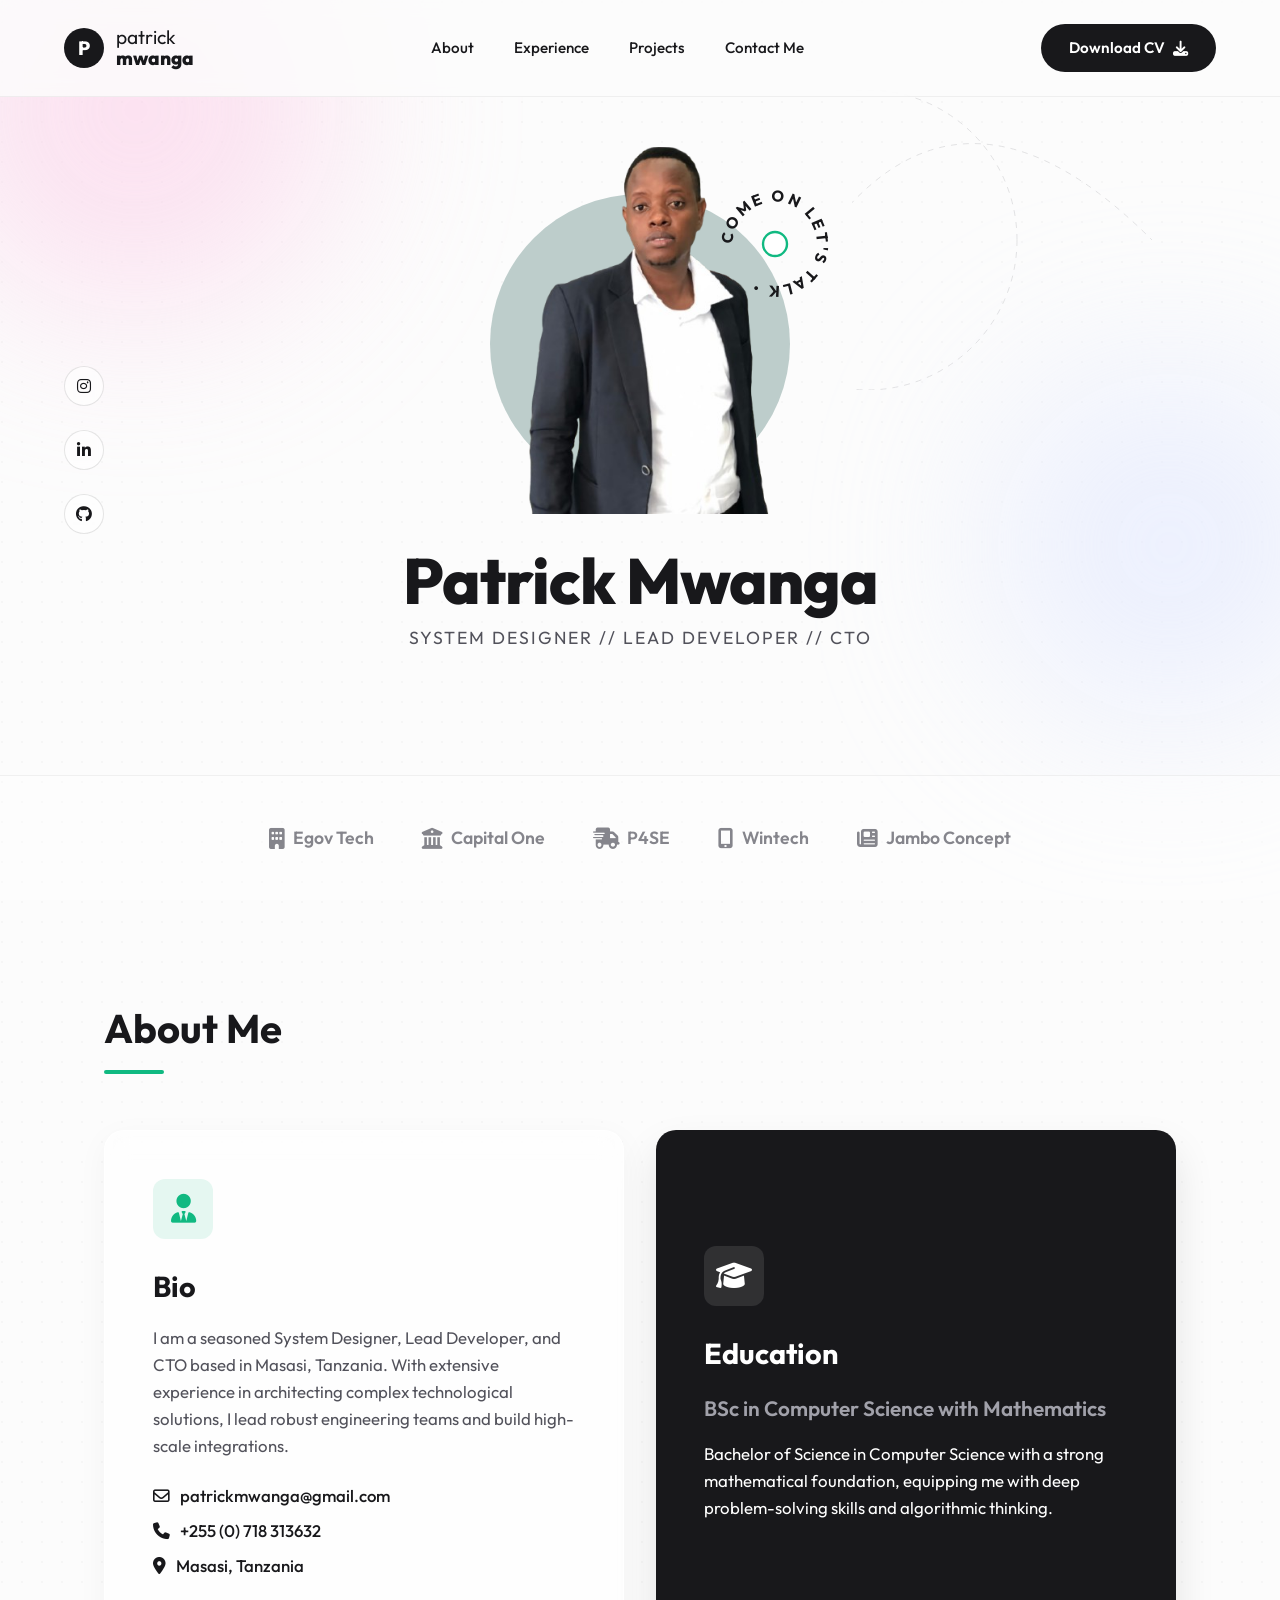
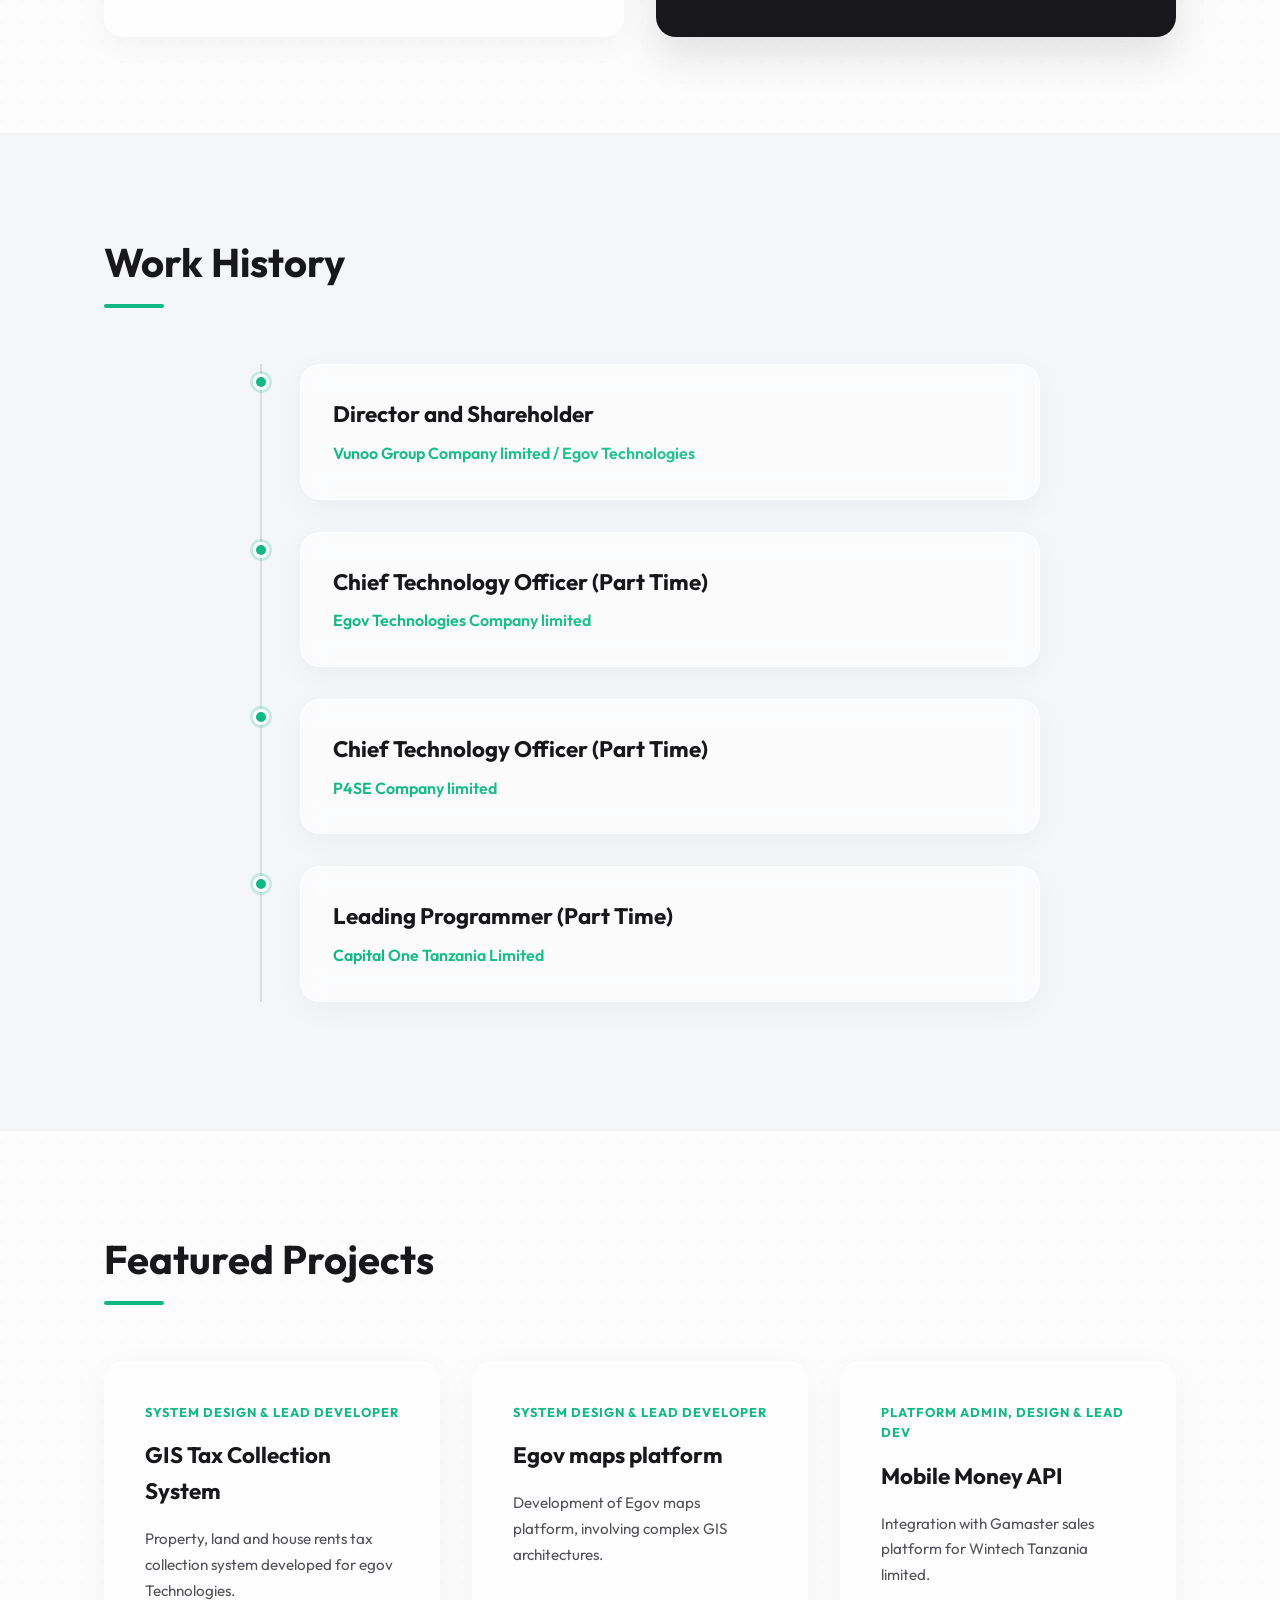
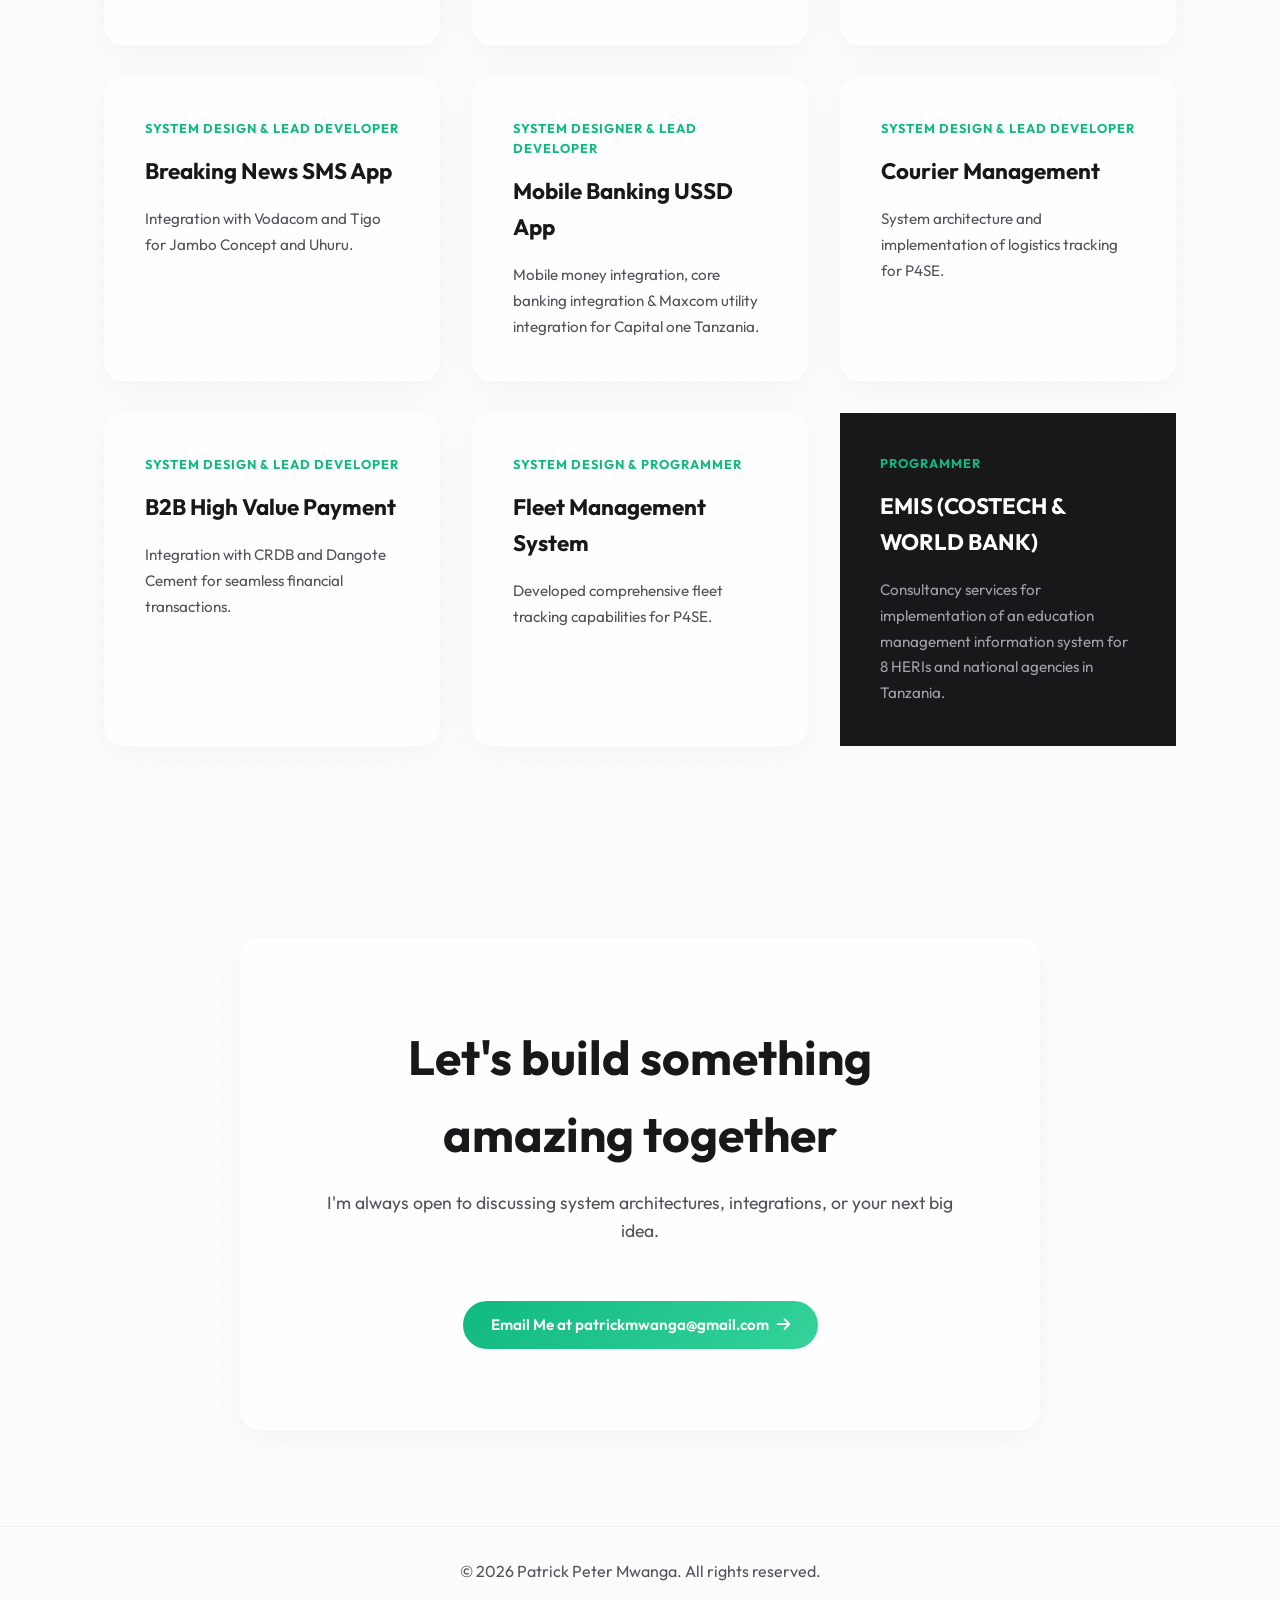
==== index.html @ 0384856d "Initial commit for portfolio website" ====
<!DOCTYPE html>
<html lang="en">

<head>
    <meta charset="UTF-8">
    <meta name="viewport" content="width=device-width, initial-scale=1.0">
    <title>Patrick Mwanga - Portfolio</title>
    <link rel="stylesheet" href="style.css">
    <link href="https://fonts.googleapis.com/css2?family=Outfit:wght@300;400;500;600;700;800&display=swap"
        rel="stylesheet">
    <link rel="stylesheet" href="https://cdnjs.cloudflare.com/ajax/libs/font-awesome/6.4.0/css/all.min.css">
</head>

<body>
    <div class="background-elements">
        <div class="blob pink-blob"></div>
        <div class="blob blue-blob"></div>
        <svg class="wireframe wire-top" viewBox="0 0 200 200">
            <path d="M -50 150 Q 50 -50 200 100" fill="none" class="wire-stroke"></path>
            <circle cx="10" cy="100" r="100" fill="none" class="wire-stroke"></circle>
        </svg>
    </div>

    <!-- Navigation -->
    <header class="navbar">
        <div class="logo">
            <div class="logo-mark">P</div>
            <span class="logo-text">patrick<strong>mwanga</strong></span>
        </div>
        <nav class="nav-links">
            <a href="#about">About</a>
            <a href="#experience">Experience</a>
            <a href="#projects">Projects</a>
            <a href="#contact">Contact Me</a>
        </nav>
        <a href="#contact" class="btn btn-dark">Download CV <i class="fa-solid fa-download"></i></a>
        <button class="mobile-menu-btn"><i class="fa-solid fa-bars"></i></button>
    </header>

    <main>
        <!-- Hero Section -->
        <section class="hero" id="home">
            <div class="social-sidebar">
                <a href="#"><i class="fa-brands fa-instagram"></i></a>
                <a href="#"><i class="fa-brands fa-linkedin-in"></i></a>
                <a href="#"><i class="fa-brands fa-github"></i></a>
            </div>

            <div class="hero-content">
                <div class="hero-image-wrapper">
                    <!-- The circular backdrop -->
                    <div class="image-backdrop"></div>

                    <!-- SVG Wavy wrapper line -->
                    <!-- <svg class="wavy-line" viewBox="0 0 500 500" xmlns="http://www.w3.org/2000/svg">
                        <path id="curve" fill="none" stroke="#10b981" stroke-width="3" d="M120,380 C 80,250 150,150 250,120 C 350,90 420,180 380,300 C 350,400 250,450 120,380" />
                    </svg> -->

                    <!-- Portrait Profile Image -->
                    <img src="assets/profile.png" alt="Patrick Mwanga" class="profile-img"
                        onerror="this.src='https://ui-avatars.com/api/?name=Patrick+Mwanga&size=400&background=cdd5d4&color=18181b'">

                    <!-- Come on let's talk badge -->
                    <div class="lets-talk-badge" id="talkBadge">
                        <svg viewBox="0 0 100 100" class="badge-svg">
                            <path id="text-path" fill="none"
                                d="M 50, 50 m -35, 0 a 35,35 0 1,1 70,0 a 35,35 0 1,1 -70,0" />
                            <text class="badge-text">
                                <textPath href="#text-path" startOffset="0%" fill="#18181b">COME ON LET'S TALK •
                                </textPath>
                            </text>
                            <circle cx="50" cy="50" r="10" fill="#fff" stroke="#10b981" stroke-width="2" />
                        </svg>
                    </div>
                </div>

                <div class="hero-text">
                    <h1 class="hero-title">Patrick Mwanga</h1>
                    <p class="hero-subtitle">SYSTEM DESIGNER // LEAD DEVELOPER // CTO</p>
                </div>
            </div>

            <div class="client-logos">
                <div class="logo-item"><i class="fa-solid fa-building"></i> Egov Tech</div>
                <div class="logo-item"><i class="fa-solid fa-building-columns"></i> Capital One</div>
                <div class="logo-item"><i class="fa-solid fa-truck-fast"></i> P4SE</div>
                <div class="logo-item"><i class="fa-solid fa-mobile-screen-button"></i> Wintech</div>
                <div class="logo-item"><i class="fa-solid fa-newspaper"></i> Jambo Concept</div>
            </div>
        </section>

        <!-- About / Education -->
        <section class="section about-section" id="about">
            <div class="container reveal">
                <div class="section-header">
                    <h2>About Me</h2>
                    <div class="divider"></div>
                </div>
                <div class="about-grid">
                    <div class="about-card glass">
                        <div class="card-icon"><i class="fa-solid fa-user-tie"></i></div>
                        <h3>Bio</h3>
                        <p>I am a seasoned System Designer, Lead Developer, and CTO based in Masasi, Tanzania. With
                            extensive experience in architecting complex technological solutions, I lead robust
                            engineering teams and build high-scale integrations.</p>
                        <div class="contact-info mt-3">
                            <p><i class="fa-regular fa-envelope"></i> patrickmwanga@gmail.com</p>
                            <p><i class="fa-solid fa-phone"></i> +255 (0) 718 313632</p>
                            <p><i class="fa-solid fa-location-dot"></i> Masasi, Tanzania</p>
                        </div>
                    </div>
                    <div class="about-card highlight-card">
                        <div class="card-icon"><i class="fa-solid fa-graduation-cap"></i></div>
                        <h3>Education</h3>
                        <p class="degree">BSc in Computer Science with Mathematics</p>
                        <p>Bachelor of Science in Computer Science with a strong mathematical foundation, equipping me
                            with deep problem-solving skills and algorithmic thinking.</p>
                    </div>
                </div>
            </div>
        </section>

        <!-- Work Experience -->
        <section class="section experience-section alt-bg" id="experience">
            <div class="container reveal">
                <div class="section-header">
                    <h2>Work History</h2>
                    <div class="divider"></div>
                </div>
                <div class="timeline">
                    <!-- Timeline items based on CV -->
                    <div class="timeline-item">
                        <div class="timeline-dot"></div>
                        <div class="timeline-content glass">
                            <h3>Director and Shareholder</h3>
                            <p class="company text-gradient">Vunoo Group Company limited / Egov Technologies</p>
                        </div>
                    </div>
                    <div class="timeline-item">
                        <div class="timeline-dot"></div>
                        <div class="timeline-content glass">
                            <h3>Chief Technology Officer (Part Time)</h3>
                            <p class="company text-gradient">Egov Technologies Company limited</p>
                        </div>
                    </div>
                    <div class="timeline-item">
                        <div class="timeline-dot"></div>
                        <div class="timeline-content glass">
                            <h3>Chief Technology Officer (Part Time)</h3>
                            <p class="company text-gradient">P4SE Company limited</p>
                        </div>
                    </div>
                    <div class="timeline-item">
                        <div class="timeline-dot"></div>
                        <div class="timeline-content glass">
                            <h3>Leading Programmer (Part Time)</h3>
                            <p class="company text-gradient">Capital One Tanzania Limited</p>
                        </div>
                    </div>
                </div>
            </div>
        </section>

        <!-- Projects Section -->
        <section class="section projects-section" id="projects">
            <div class="container reveal">
                <div class="section-header">
                    <h2>Featured Projects</h2>
                    <div class="divider"></div>
                </div>
                <div class="projects-grid">
                    <div class="project-card glass hover-lift">
                        <div class="project-content">
                            <span class="project-role">System design & Lead Developer</span>
                            <h3>GIS Tax Collection System</h3>
                            <p>Property, land and house rents tax collection system developed for egov Technologies.</p>
                        </div>
                    </div>
                    <div class="project-card glass hover-lift">
                        <div class="project-content">
                            <span class="project-role">System design & Lead Developer</span>
                            <h3>Egov maps platform</h3>
                            <p>Development of Egov maps platform, involving complex GIS architectures.</p>
                        </div>
                    </div>
                    <div class="project-card glass hover-lift">
                        <div class="project-content">
                            <span class="project-role">Platform admin, Design & Lead Dev</span>
                            <h3>Mobile Money API</h3>
                            <p>Integration with Gamaster sales platform for Wintech Tanzania limited.</p>
                        </div>
                    </div>
                    <div class="project-card glass hover-lift">
                        <div class="project-content">
                            <span class="project-role">System design & Lead Developer</span>
                            <h3>Breaking News SMS App</h3>
                            <p>Integration with Vodacom and Tigo for Jambo Concept and Uhuru.</p>
                        </div>
                    </div>
                    <div class="project-card glass hover-lift">
                        <div class="project-content">
                            <span class="project-role">System designer & Lead Developer</span>
                            <h3>Mobile Banking USSD App</h3>
                            <p>Mobile money integration, core banking integration & Maxcom utility integration for
                                Capital one Tanzania.</p>
                        </div>
                    </div>
                    <div class="project-card glass hover-lift">
                        <div class="project-content">
                            <span class="project-role">System design & Lead Developer</span>
                            <h3>Courier Management</h3>
                            <p>System architecture and implementation of logistics tracking for P4SE.</p>
                        </div>
                    </div>
                    <div class="project-card glass hover-lift">
                        <div class="project-content">
                            <span class="project-role">System design & Lead Developer</span>
                            <h3>B2B High Value Payment</h3>
                            <p>Integration with CRDB and Dangote Cement for seamless financial transactions.</p>
                        </div>
                    </div>
                    <div class="project-card glass hover-lift">
                        <div class="project-content">
                            <span class="project-role">System design & Programmer</span>
                            <h3>Fleet Management System</h3>
                            <p>Developed comprehensive fleet tracking capabilities for P4SE.</p>
                        </div>
                    </div>
                    <div class="project-card highlight-project hover-lift">
                        <div class="project-content">
                            <span class="project-role">Programmer</span>
                            <h3>EMIS (COSTECH & WORLD BANK)</h3>
                            <p>Consultancy services for implementation of an education management information system for
                                8 HERIs and national agencies in Tanzania.</p>
                        </div>
                    </div>
                </div>
            </div>
        </section>

        <!-- Footer Contact -->
        <section class="section contact-section" id="contact">
            <div class="container reveal">
                <div class="contact-box glass">
                    <h2>Let's build something amazing together</h2>
                    <p>I'm always open to discussing system architectures, integrations, or your next big idea.</p>
                    <a href="mailto:patrickmwanga@gmail.com" class="btn btn-primary mt-3">Email Me at
                        patrickmwanga@gmail.com <i class="fa-solid fa-arrow-right"></i></a>
                </div>
            </div>
        </section>

        <footer class="text-center">
            <div class="container">
                <p>&copy; 2026 Patrick Peter Mwanga. All rights reserved.</p>
            </div>
        </footer>
    </main>

    <script src="script.js"></script>
</body>

</html>
---- style.css ----
/* --- BASE & VARIABLES --- */
:root {
    --bg-main: #fcfcfc;
    --bg-alt: #f4f6f8;
    --text-main: #18181b;
    --text-muted: #52525b;
    --accent: #10b981;
    --accent-hover: #059669;
    --primary-gradient: linear-gradient(135deg, #10b981, #34d399);
    --font-heading: 'Outfit', sans-serif;
    --font-body: 'Outfit', sans-serif;
    --glass-bg: rgba(255, 255, 255, 0.6);
    --glass-border: rgba(255, 255, 255, 0.8);
    --glass-shadow: 0 8px 32px rgba(0, 0, 0, 0.04);
}

* {
    margin: 0;
    padding: 0;
    box-sizing: border-box;
    scroll-behavior: smooth;
}

body {
    font-family: var(--font-body);
    background-color: var(--bg-main);
    color: var(--text-main);
    line-height: 1.6;
    overflow-x: hidden;
    position: relative;
    background-image: url("data:image/svg+xml,%3Csvg width='20' height='20' viewBox='0 0 20 20' xmlns='http://www.w3.org/2000/svg'%3E%3Ccircle cx='2' cy='2' r='1' fill='%23000000' fill-opacity='0.03'/%3E%3C/svg%3E");
}

h1, h2, h3, h4, h5, h6 {
    font-family: var(--font-heading);
    color: var(--text-main);
    font-weight: 700;
}

a {
    text-decoration: none;
    color: inherit;
    transition: all 0.3s ease;
}

/* --- UTILITIES --- */
.container {
    max-width: 1200px;
    margin: 0 auto;
    padding: 0 5%;
}

.text-center { text-align: center; }
.mt-3 { margin-top: 1.5rem; }
.text-gradient {
    background: var(--primary-gradient);
    -webkit-background-clip: text;
    -webkit-text-fill-color: transparent;
}

/* Glassmorphism Classes */
.glass {
    background: var(--glass-bg);
    backdrop-filter: blur(12px);
    -webkit-backdrop-filter: blur(12px);
    border: 1px solid var(--glass-border);
    box-shadow: var(--glass-shadow);
    border-radius: 20px;
}

.hover-lift {
    transition: transform 0.3s ease, box-shadow 0.3s ease;
}
.hover-lift:hover {
    transform: translateY(-5px);
    box-shadow: 0 15px 35px rgba(0,0,0,0.08);
}

/* Background Gradients/Elements */
.background-elements {
    position: fixed;
    top: 0; left: 0; right: 0; bottom: 0;
    pointer-events: none;
    z-index: -1;
    overflow: hidden;
}

.blob {
    position: absolute;
    filter: blur(90px);
    border-radius: 50%;
    opacity: 0.6;
    z-index: 1;
}

.pink-blob {
    width: 400px; height: 400px;
    background: #fbcfe8;
    top: -10%; left: -5%;
}

.blue-blob {
    width: 350px; height: 350px;
    background: #e0e7ff;
    bottom: 20%; right: -5%;
}

.wireframe {
    position: absolute;
    width: 300px; height: 300px;
    opacity: 0.2;
}
.wire-top { top: 10%; right: 10%; }
.wire-stroke { stroke: var(--text-muted); stroke-width: 0.5; stroke-dasharray: 4; }

/* --- NAVBAR --- */
.navbar {
    display: flex;
    justify-content: space-between;
    align-items: center;
    padding: 1.5rem 5%;
    position: fixed;
    top: 0; left: 0; right: 0;
    z-index: 1000;
    background: rgba(252, 252, 252, 0.85);
    backdrop-filter: blur(10px);
    border-bottom: 1px solid rgba(0,0,0,0.05);
}

.logo {
    display: flex;
    align-items: center;
    gap: 0.75rem;
}

.logo-mark {
    width: 40px; height: 40px;
    background: var(--text-main);
    color: #fff;
    border-radius: 50%;
    display: flex;
    align-items: center;
    justify-content: center;
    font-weight: 800;
    font-size: 1.2rem;
    position: relative;
    overflow: hidden;
}

.logo-mark::before {
    content: '';
    position: absolute;
    width: 100%; height: 100%;
    background: var(--accent);
    left: -100%;
    transition: 0.3s ease;
    z-index: -1;
}
.logo:hover .logo-mark::before { left: 0; }
.logo:hover .logo-mark { color: #fff; z-index: 1;}

.logo-text {
    font-size: 1.2rem;
    text-transform: lowercase;
    line-height: 1.1;
}
.logo-text strong {
    display: block;
    font-weight: 800;
}

.nav-links {
    display: flex;
    gap: 2.5rem;
}

.nav-links a {
    font-size: 0.95rem;
    font-weight: 500;
    position: relative;
    text-transform: capitalize;
}

.nav-links a::after {
    content: '';
    position: absolute;
    bottom: -5px; left: 0;
    width: 0; height: 2px;
    background: var(--accent);
    transition: 0.3s ease;
}
.nav-links a:hover::after, .nav-links a.active::after { width: 100%; }

.btn {
    padding: 0.75rem 1.75rem;
    border-radius: 50px;
    font-weight: 600;
    font-size: 0.95rem;
    cursor: pointer;
    display: inline-flex;
    align-items: center;
    gap: 0.5rem;
    border: none;
}

.btn-dark {
    background: var(--text-main);
    color: #fff;
    transition: all 0.3s ease;
}
.btn-dark:hover { background: var(--accent); color: #fff; transform: translateY(-2px); box-shadow: 0 10px 20px rgba(16, 185, 129, 0.2); }

.btn-primary {
    background: var(--primary-gradient);
    color: white;
}
.btn-primary:hover {
    box-shadow: 0 10px 20px rgba(16, 185, 129, 0.3);
    transform: translateY(-2px);
}

.mobile-menu-btn {
    display: none;
    background: none; border: none; font-size: 1.5rem; cursor: pointer; color: var(--text-main);
}

/* --- HERO SECTION --- */
.hero {
    min-height: 100vh;
    padding-top: 100px;
    display: flex;
    flex-direction: column;
    justify-content: center;
    position: relative;
}

.social-sidebar {
    position: absolute;
    left: 5%; top: 50%;
    transform: translateY(-50%);
    display: flex;
    flex-direction: column;
    gap: 1.5rem;
    z-index: 10;
}
.social-sidebar a {
    width: 40px; height: 40px;
    border-radius: 50%;
    border: 1px solid rgba(0,0,0,0.1);
    display: flex; align-items: center; justify-content: center;
    color: var(--text-main);
    background: var(--glass-bg);
    backdrop-filter: blur(5px);
}
.social-sidebar a:hover {
    background: var(--text-main); color: #fff; border-color: var(--text-main);
}

.hero-content {
    display: flex;
    flex-direction: column;
    align-items: center;
    text-align: center;
    margin-top: 4rem;
    position: relative;
    z-index: 5;
}

.hero-image-wrapper {
    position: relative;
    width: 350px;
    height: 350px;
    margin-bottom: 2rem;
    display: flex;
    justify-content: center;
    align-items: flex-end;
}

.image-backdrop {
    position: absolute;
    width: 300px; height: 300px;
    background-color: #bdcdcb; /* Greenish gray from inspiration */
    border-radius: 50%;
    bottom: 20px; left: 25px;
    z-index: 1;
}

.wavy-line {
    position: absolute;
    width: 450px; height: 450px;
    top: -50px; left: -50px;
    z-index: 3;
    animation: floatingPath 10s infinite linear;
}

.profile-img {
    z-index: 2;
    position: relative;
    max-height: 480px;
    object-fit: contain;
    width: 100%;
}

.lets-talk-badge {
    position: absolute;
    top: 20px; right: -20px;
    width: 120px; height: 120px;
    z-index: 4;
}
.badge-svg {
    width: 100%; height: 100%;
    animation: rotateText 15s linear infinite;
}
.badge-text {
    font-size: 13px; font-weight: 700; letter-spacing: 2px;
}

@keyframes rotateText {
    from { transform: rotate(0deg); }
    to { transform: rotate(360deg); }
}

@keyframes floatingPath {
    0% { transform: scale(1) rotate(0deg); }
    50% { transform: scale(1.05) rotate(2deg); }
    100% { transform: scale(1) rotate(0deg); }
}

.hero-text {
    max-width: 600px;
}
.hero-title {
    font-size: 4rem;
    font-weight: 800;
    line-height: 1.1;
    letter-spacing: -1px;
    margin-bottom: 0.5rem;
}
.hero-subtitle {
    font-size: 1.1rem;
    color: var(--text-muted);
    letter-spacing: 2px;
}

.client-logos {
    display: flex;
    justify-content: center;
    gap: 3rem;
    flex-wrap: wrap;
    padding: 3rem 5%;
    margin-top: auto;
    border-top: 1px solid rgba(0,0,0,0.05);
    background: rgba(255,255,255,0.4);
}
.logo-item {
    font-size: 1.1rem;
    font-weight: 600;
    color: var(--text-muted);
    opacity: 0.7;
    transition: 0.3s;
    display: flex; align-items: center; gap: 0.5rem;
}
.logo-item i { font-size: 1.3rem; }
.logo-item:hover { opacity: 1; color: var(--text-main); }


/* --- SECTIONS --- */
.section {
    padding: 6rem 0;
}
.alt-bg {
    background-color: var(--bg-alt);
    border-top: 1px solid rgba(0,0,0,0.02);
    border-bottom: 1px solid rgba(0,0,0,0.02);
}

.section-header {
    margin-bottom: 3.5rem;
    display: flex;
    flex-direction: column;
    align-items: flex-start;
}
.section-header h2 {
    font-size: 2.5rem;
    position: relative;
    z-index: 1;
}
.divider {
    width: 60px; height: 4px;
    background: var(--accent);
    margin-top: 10px;
    border-radius: 2px;
}

/* Scroll Animations */
.reveal {
    opacity: 0;
    transform: translateY(40px);
    transition: all 0.8s cubic-bezier(0.5, 0, 0, 1);
}
.reveal.active {
    opacity: 1;
    transform: translateY(0);
}

/* About Grid */
.about-grid {
    display: grid;
    grid-template-columns: 1fr 1fr;
    gap: 2rem;
}
.about-card {
    padding: 3rem;
    display: flex;
    flex-direction: column;
    justify-content: center;
}
.card-icon {
    width: 60px; height: 60px;
    background: rgba(16, 185, 129, 0.1);
    color: var(--accent);
    border-radius: 12px;
    display: flex; align-items: center; justify-content: center;
    font-size: 1.8rem;
    margin-bottom: 1.5rem;
}
.about-card h3 { font-size: 1.8rem; margin-bottom: 1rem; }
.about-card p { color: var(--text-muted); font-size: 1.05rem; }
.contact-info p { margin-bottom: 0.5rem; display: flex; align-items: center; gap: 10px; color: var(--text-main); font-weight: 500;}

.highlight-card {
    background: var(--text-main);
    color: white;
    border-radius: 20px;
    box-shadow: 0 20px 40px rgba(0,0,0,0.1);
}
.highlight-card h3, .highlight-card p { color: white; }
.highlight-card .degree { font-size: 1.3rem; font-weight: 600; margin-bottom: 1rem; color: #a1a1aa;}
.highlight-card .card-icon { background: rgba(255,255,255,0.1); color: #fff;}


/* Timeline */
.timeline {
    position: relative;
    max-width: 800px;
    margin: 0 auto;
}
.timeline::before {
    content: '';
    position: absolute;
    width: 2px; height: 100%;
    background: rgba(0,0,0,0.1);
    left: 20px; top: 0;
}
.timeline-item {
    position: relative;
    padding-left: 60px;
    margin-bottom: 2rem;
}
.timeline-dot {
    position: absolute;
    width: 16px; height: 16px;
    background: var(--accent);
    border-radius: 50%;
    left: 13px; top: 10px;
    border: 3px solid #fff;
    box-shadow: 0 0 0 3px rgba(16, 185, 129, 0.2);
}
.timeline-content {
    padding: 2rem;
}
.timeline-content h3 { font-size: 1.4rem; margin-bottom: 0.5rem; }
.timeline-content .company { font-weight: 600; font-size: 1rem; color: var(--text-muted);}

/* Projects Grid */
.projects-grid {
    display: grid;
    grid-template-columns: repeat(auto-fill, minmax(320px, 1fr));
    gap: 2rem;
}
.project-card {
    padding: 2.5rem;
    display: flex;
    flex-direction: column;
}
.project-role {
    font-size: 0.8rem;
    text-transform: uppercase;
    letter-spacing: 1px;
    color: var(--accent);
    font-weight: 700;
    margin-bottom: 1rem;
    display: block;
}
.project-card h3 { font-size: 1.4rem; margin-bottom: 1rem; }
.project-card p { color: var(--text-muted); font-size: 0.95rem; line-height: 1.7; flex-grow: 1;}

.highlight-project {
    background: var(--text-main);
}
.highlight-project h3 { color: #fff; }
.highlight-project p { color: #a1a1aa; }

/* Contact Box */
.contact-box {
    padding: 5rem;
    text-align: center;
    max-width: 800px;
    margin: 0 auto;
}
.contact-box h2 { font-size: 3rem; margin-bottom: 1rem; }
.contact-box p { font-size: 1.1rem; color: var(--text-muted); margin-bottom: 2rem; }

footer {
    padding: 2rem;
    border-top: 1px solid rgba(0,0,0,0.05);
    color: var(--text-muted);
}

/* Responsive */
@media (max-width: 900px) {
    .nav-links, .btn-download { display: none; }
    .mobile-menu-btn { display: block; }
    .hero-title { font-size: 3rem; }
    .about-grid { grid-template-columns: 1fr; }
    .social-sidebar { display: none; }
    .projects-grid { grid-template-columns: 1fr 1fr; }
}
@media (max-width: 600px) {
    .hero-title { font-size: 2.5rem; }
    .hero-image-wrapper { width: 280px; height: 280px; }
    .profile-img { max-height: 380px; }
    .projects-grid { grid-template-columns: 1fr; }
    .contact-box { padding: 3rem 1rem; }
    .contact-box h2 { font-size: 2rem; }
}
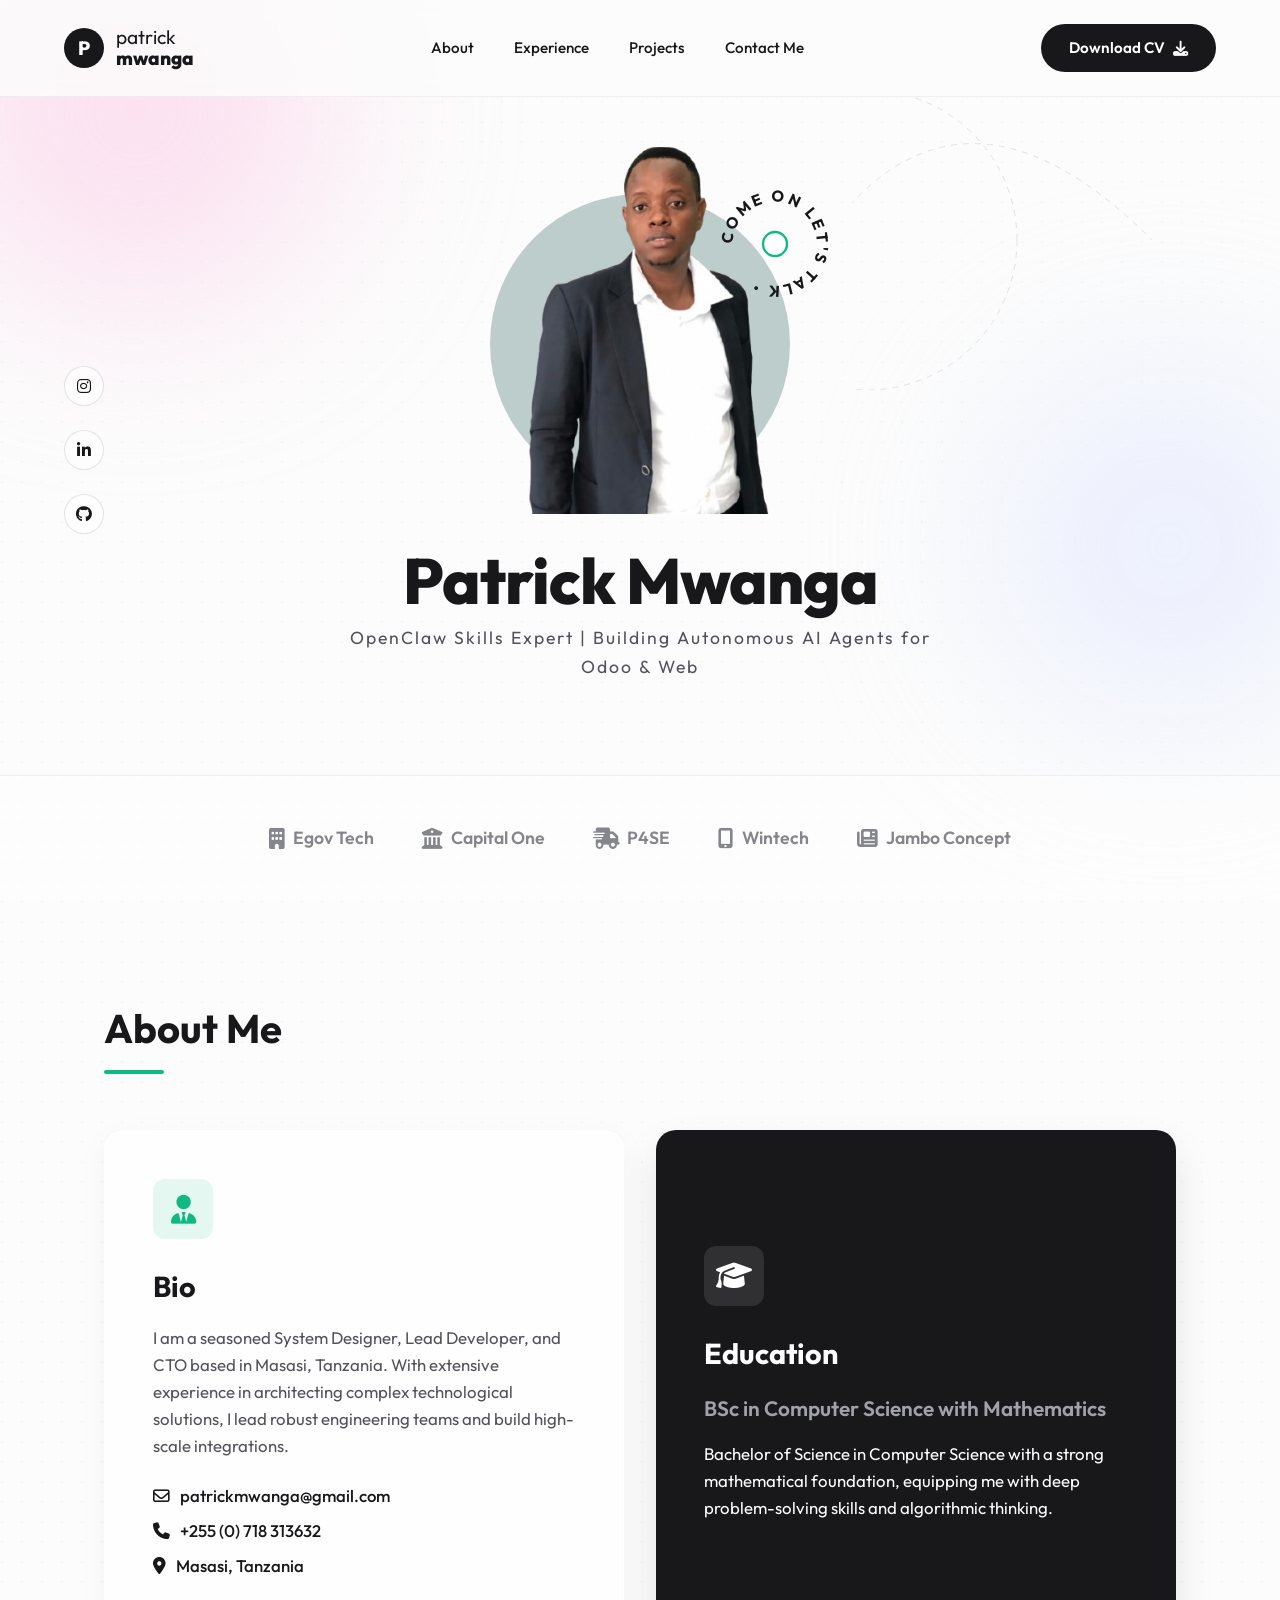
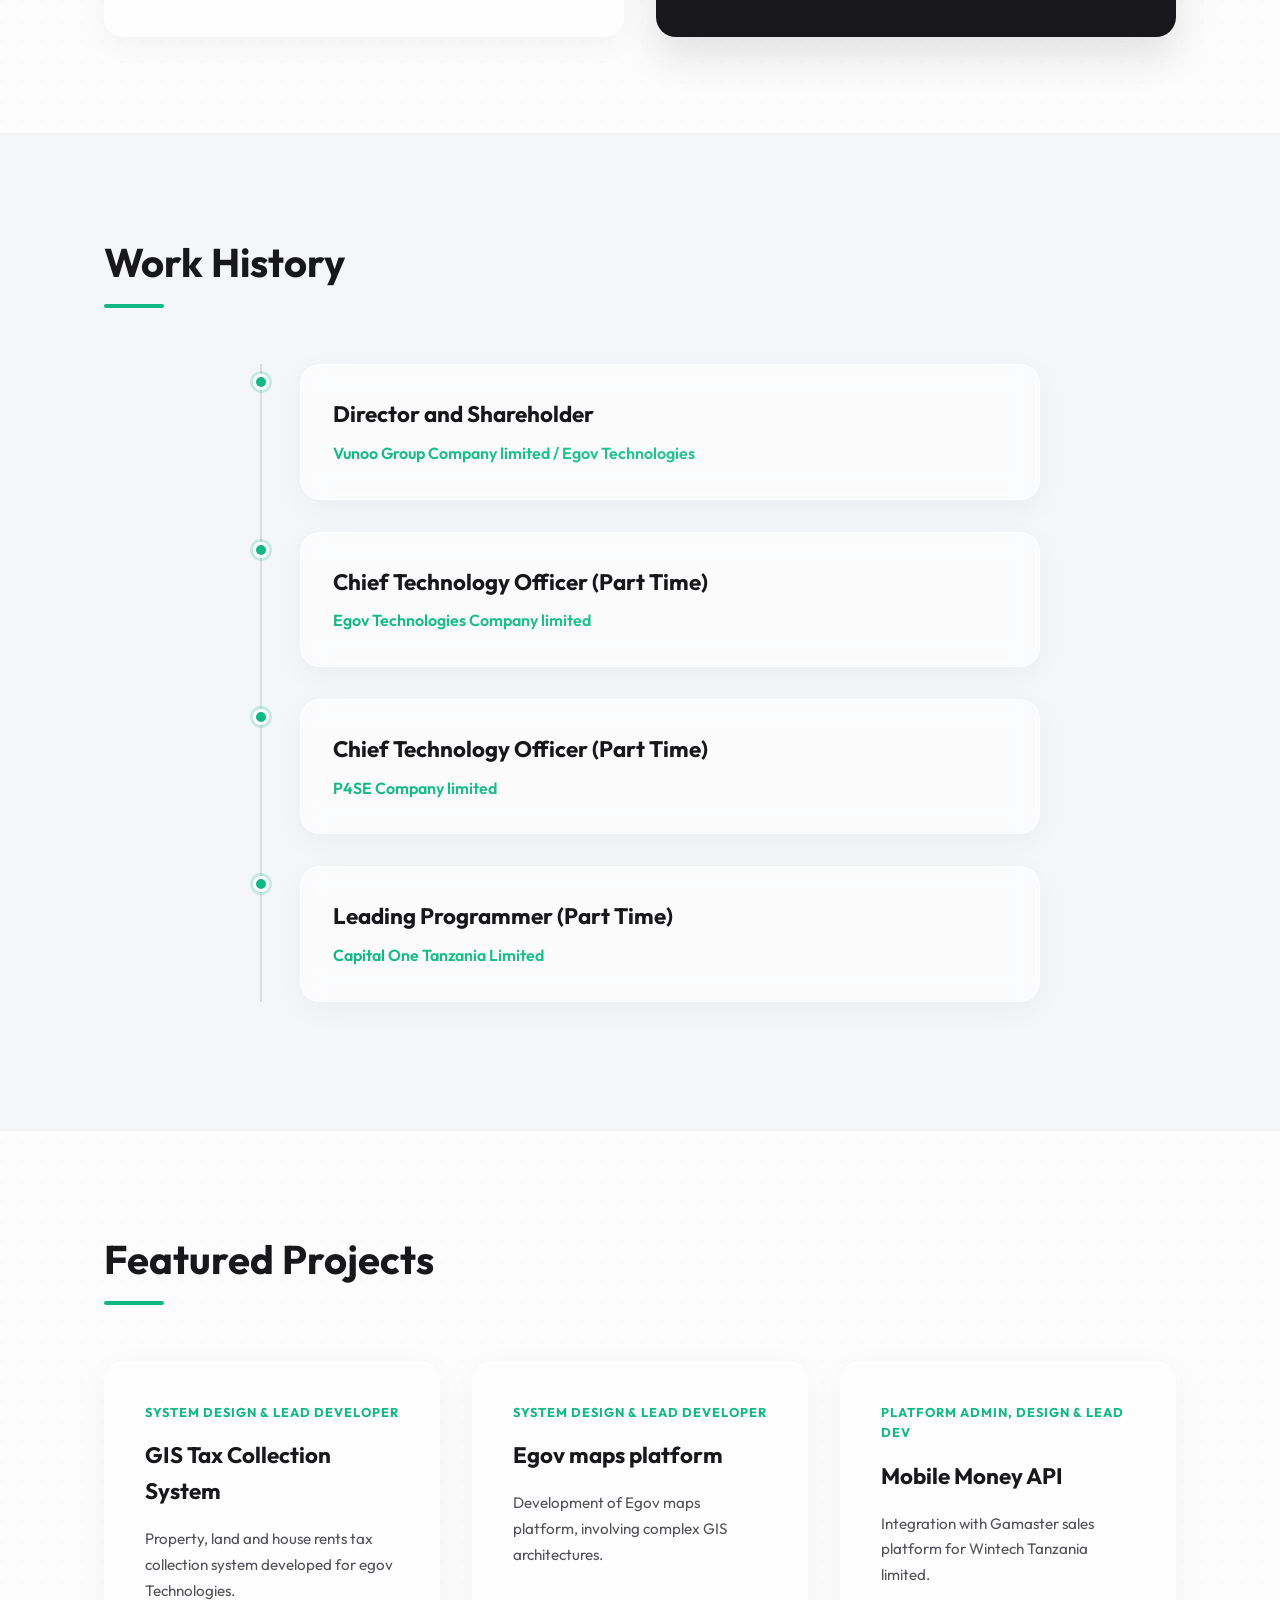
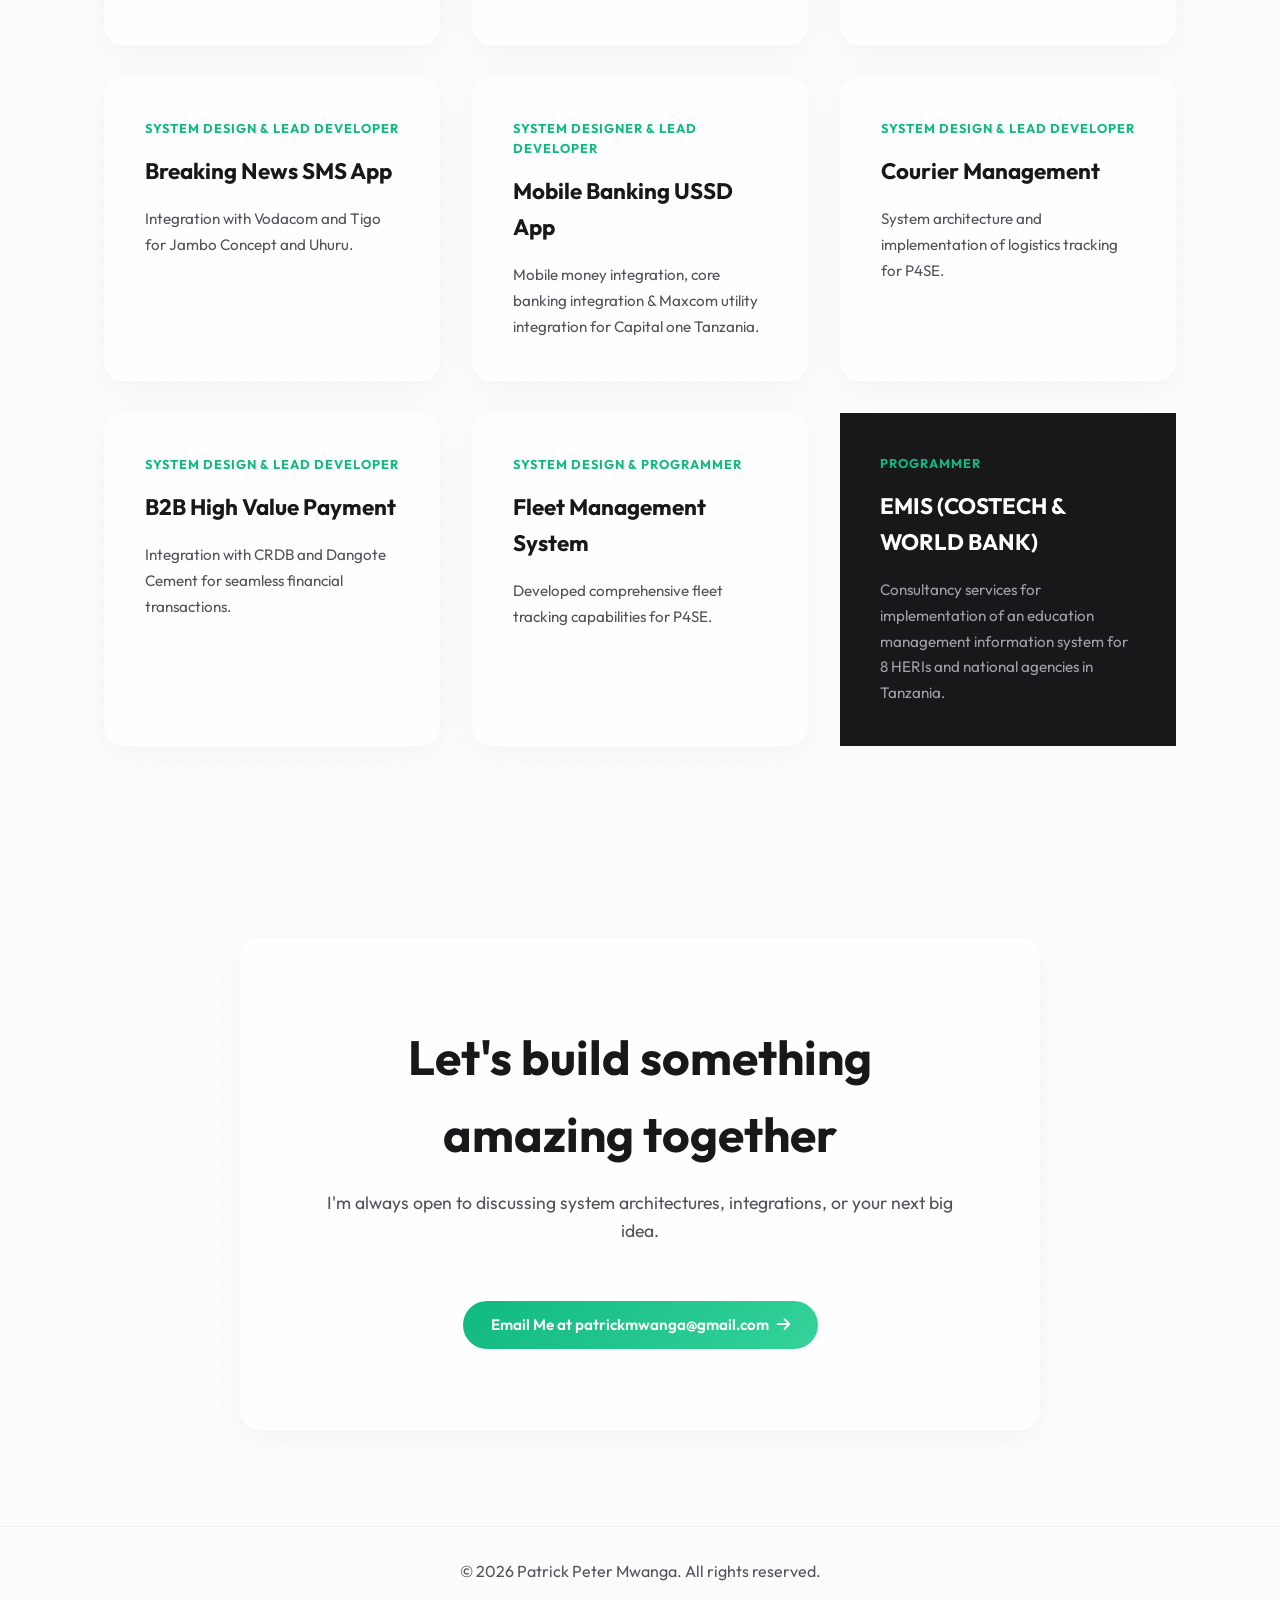
==== commit 19b7366b: "Update hero subtitle" ====
--- a/index.html
+++ b/index.html
@@ -76,7 +76,7 @@
 
                 <div class="hero-text">
                     <h1 class="hero-title">Patrick Mwanga</h1>
-                    <p class="hero-subtitle">SYSTEM DESIGNER // LEAD DEVELOPER // CTO</p>
+                    <p class="hero-subtitle">OpenClaw Skills Expert | Building Autonomous AI Agents for Odoo & Web</p>
                 </div>
             </div>
 
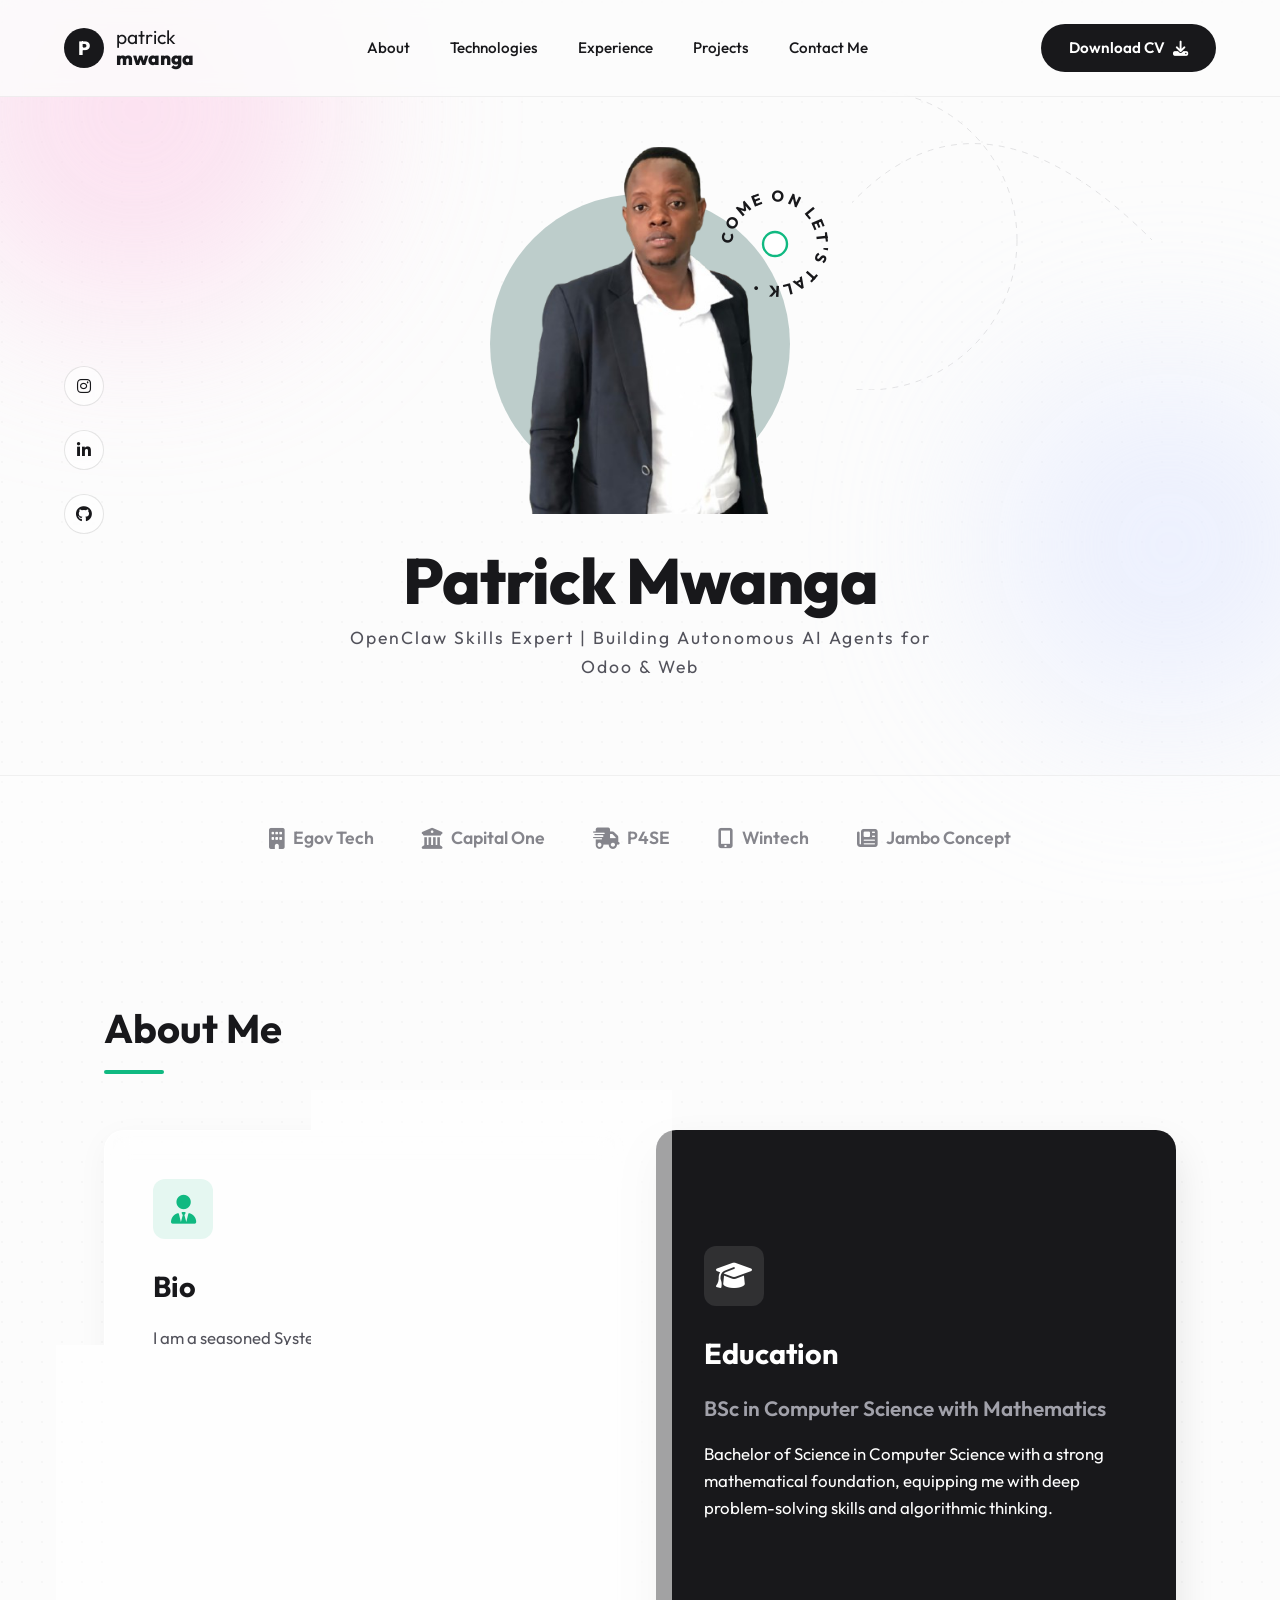
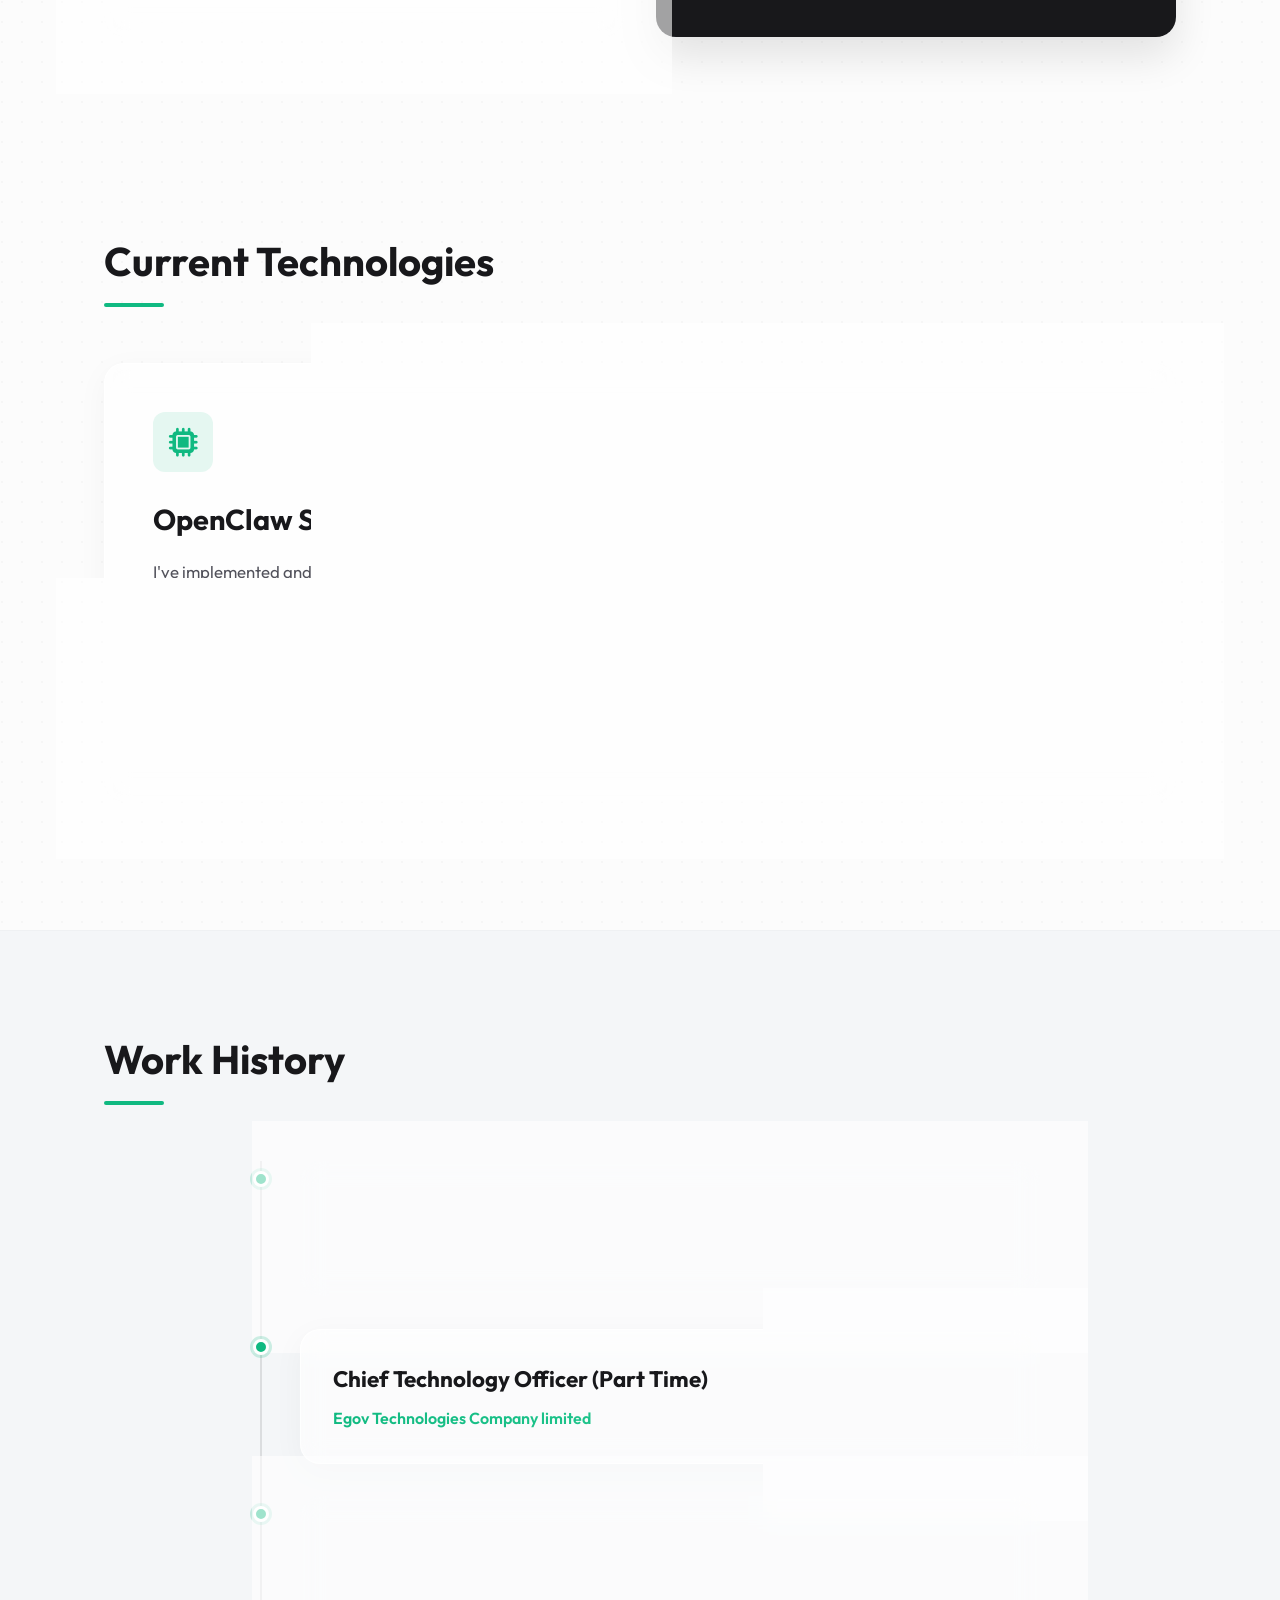
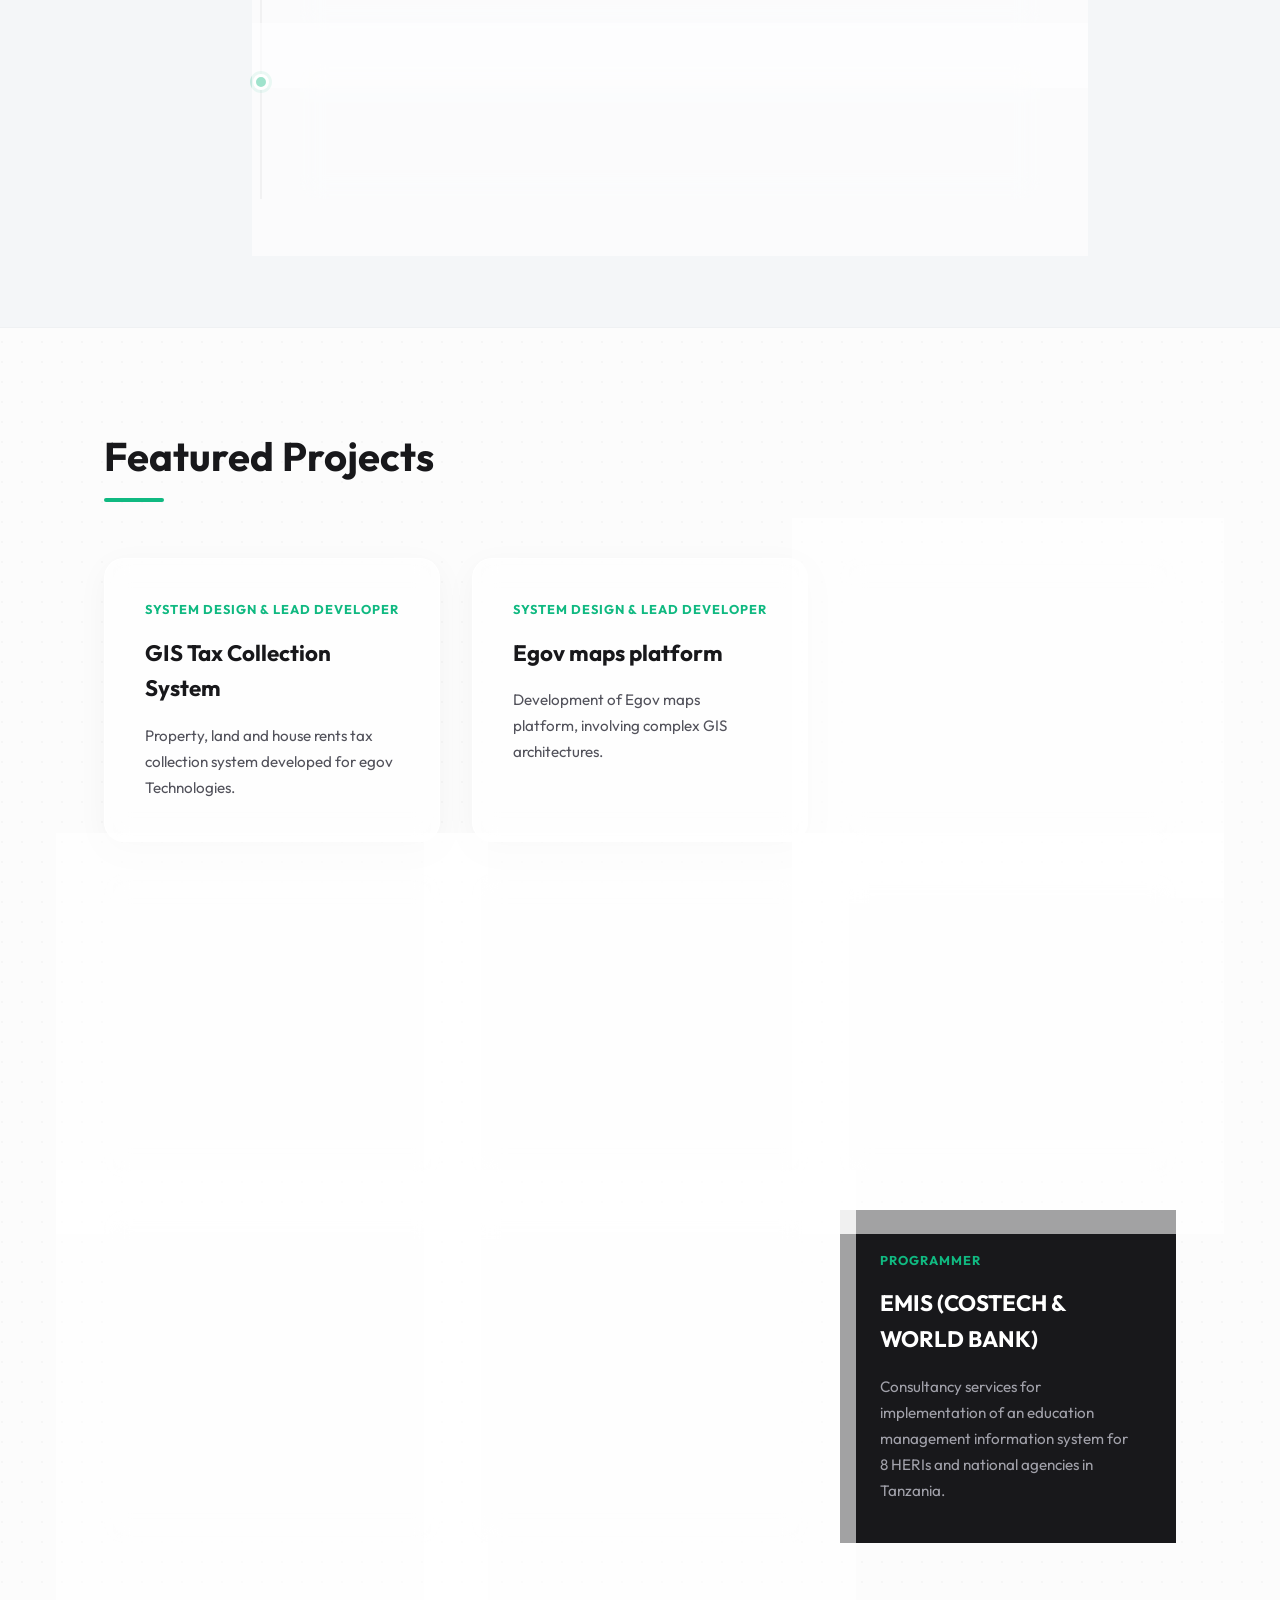
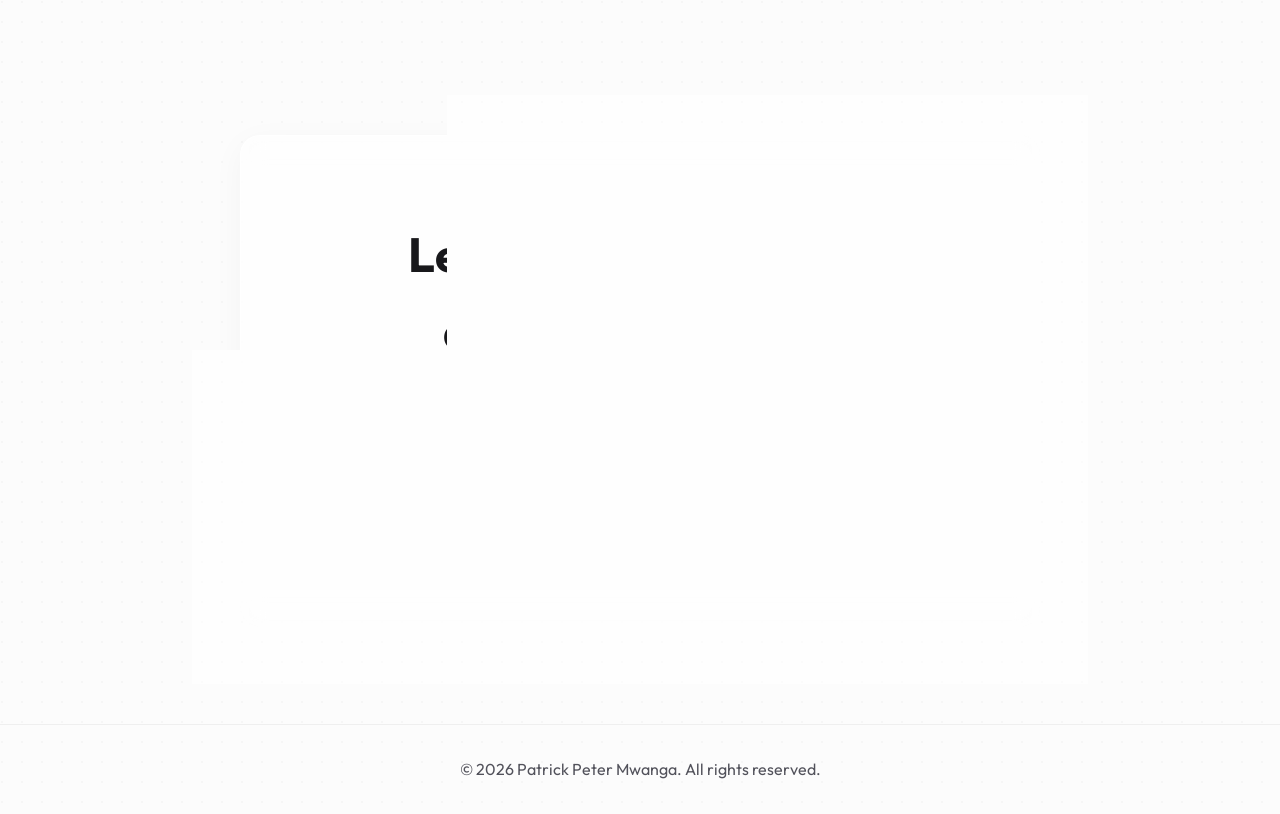
==== commit 422d32d8: "Add Current Technologies section" ====
--- a/index.html
+++ b/index.html
@@ -29,6 +29,7 @@
         </div>
         <nav class="nav-links">
             <a href="#about">About</a>
+            <a href="#technologies">Technologies</a>
             <a href="#experience">Experience</a>
             <a href="#projects">Projects</a>
             <a href="#contact">Contact Me</a>
@@ -120,6 +121,23 @@
             </div>
         </section>
 
+        <!-- Current Technologies -->
+        <section class="section tech-section" id="technologies">
+            <div class="container reveal">
+                <div class="section-header">
+                    <h2>Current Technologies</h2>
+                    <div class="divider"></div>
+                </div>
+                <!-- OpenClaw Card -->
+                <div class="about-card glass hover-lift" style="padding: 3rem; margin-bottom: 2rem;">
+                    <div class="card-icon" style="margin-bottom: 1.5rem;"><i class="fa-solid fa-microchip"></i></div>
+                    <h3 style="font-size: 1.8rem; margin-bottom: 1rem;">OpenClaw Self Hosted Setup, Skills Security & Integrations</h3>
+                    <p style="color: var(--text-muted); font-size: 1.05rem; margin-bottom: 1.5rem; line-height: 1.7;">I've implemented and managed OpenClaw automation systems for both internal operations and client workflows, deploying reliable environments on VPS and virtualized Mac Mini setups. Integrated third-party services via secure APIs with proper handling of API keys and OAuth tokens to ensure data security.</p>
+                    <p style="color: var(--text-muted); font-size: 1.05rem; line-height: 1.7;">I've improved system reliability by auditing and optimizing OpenClaw skills, reducing risk through tighter permissions and a curated, approved skills list. Delivered clear documentation and handover guides, enabling teams to confidently scale automation, run updates, and resolve issues without downtime.</p>
+                </div>
+            </div>
+        </section>
+
         <!-- Work Experience -->
         <section class="section experience-section alt-bg" id="experience">
             <div class="container reveal">
